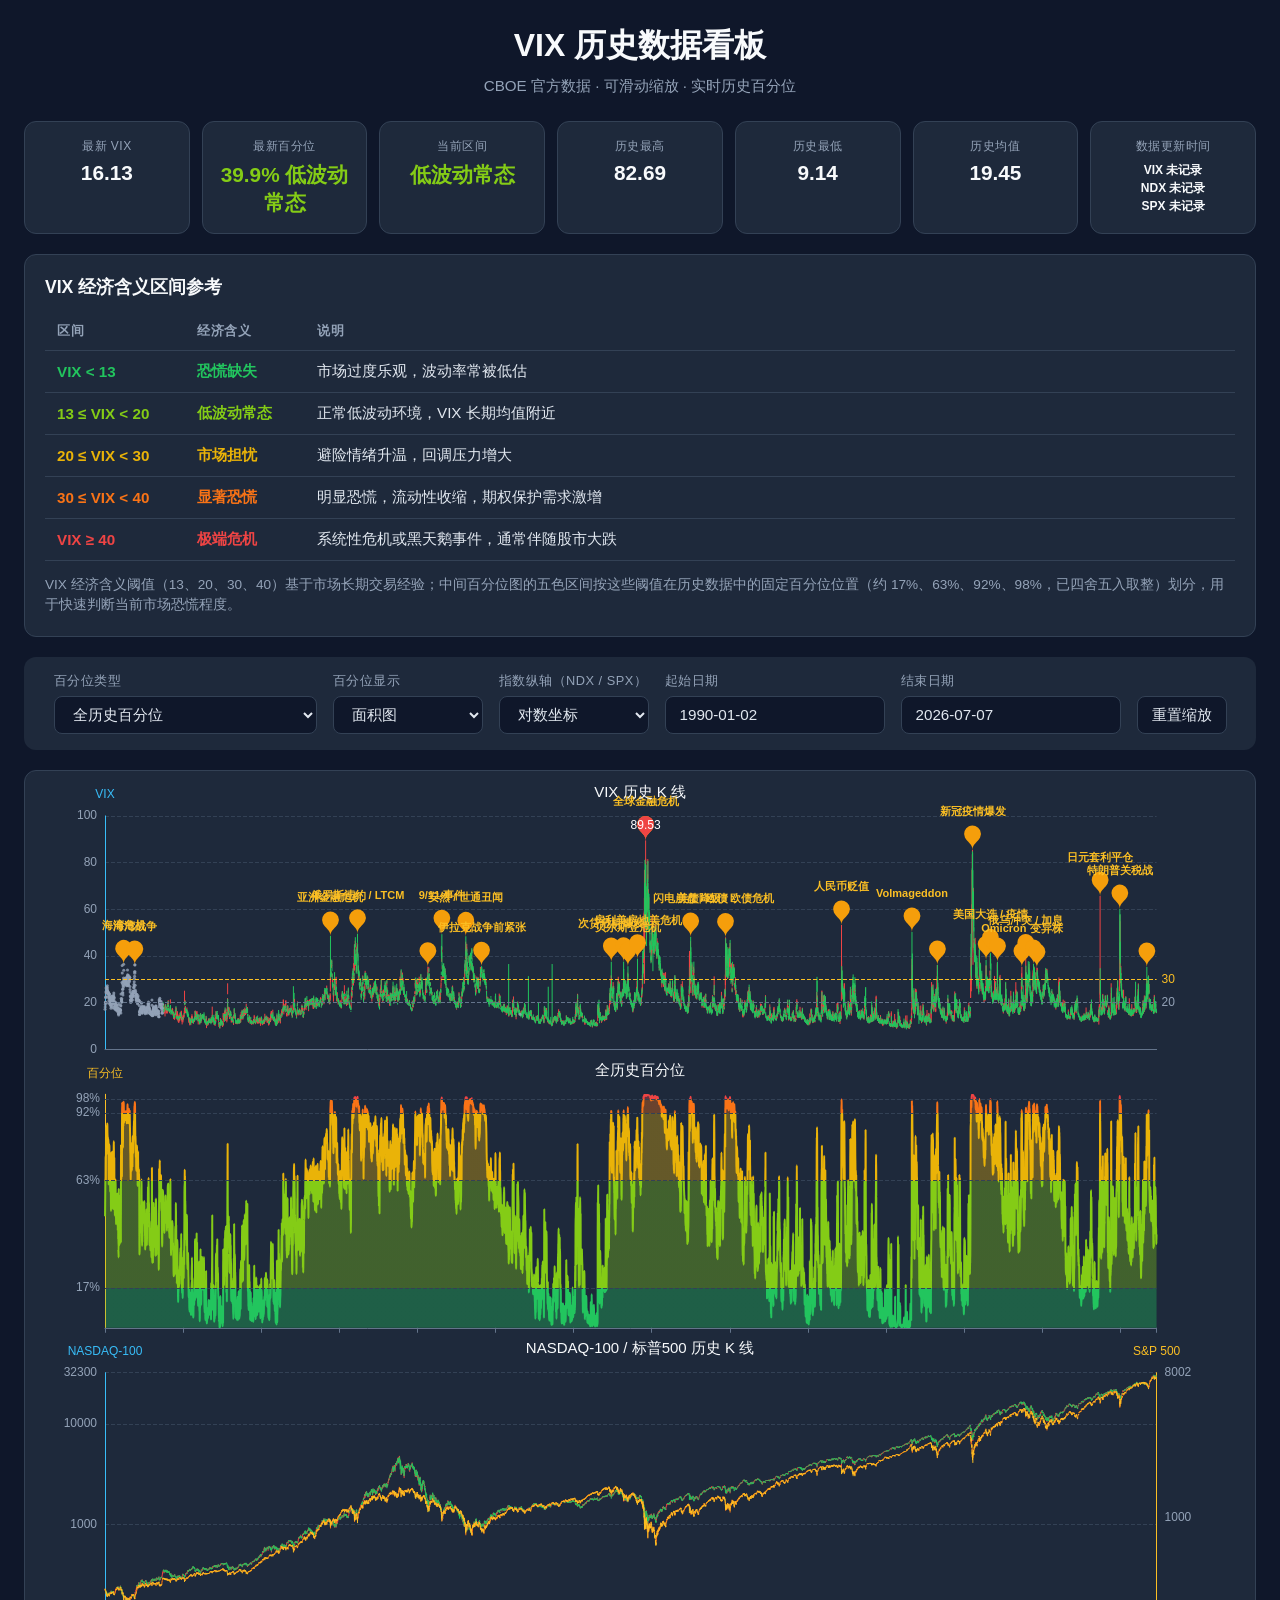
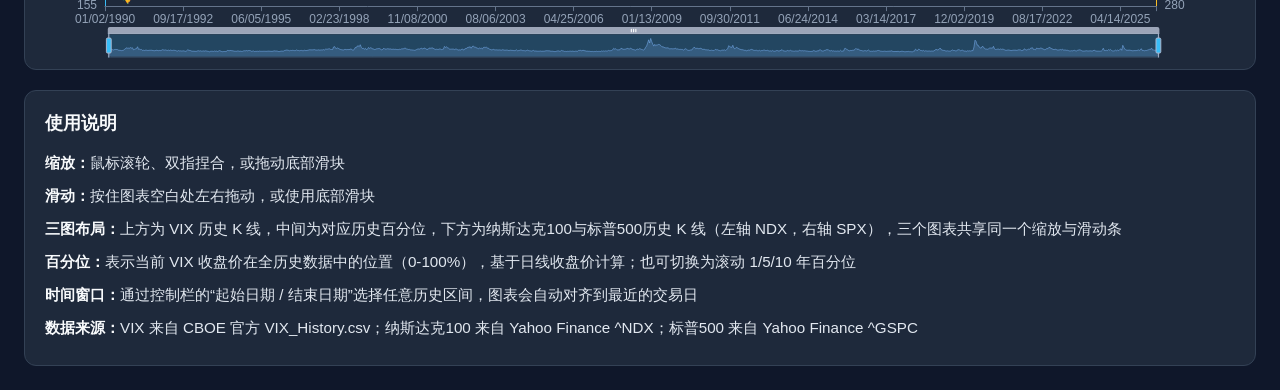
==== index.html @ fcba4ab9 "feat(dashboard): 点击 NDX/SPX 纵轴切换 K 线显示并统一三图时间轴对齐 - 底部 NDX/SPX 纵轴名称支持点击，切换对应 K 线显示/隐藏  - 统一三个 grid 的 " ====
<!DOCTYPE html>
<html lang="zh-CN">
<head>
    <meta charset="UTF-8">
    <meta name="viewport" content="width=device-width, initial-scale=1.0">
    <meta http-equiv="Cache-Control" content="no-cache, no-store, must-revalidate">
    <meta http-equiv="Pragma" content="no-cache">
    <meta http-equiv="Expires" content="0">
    <title>VIX 历史数据看板</title>
    <script src="assets/echarts.min.js"></script>
    <script src="assets/dashboard_core.js?v=10"></script>
    <script src="assets/tiny-date-picker.min.js?v=1"></script>
    <link rel="stylesheet" href="assets/tiny-date-picker.min.css?v=1">
    <link rel="stylesheet" href="assets/style.css?v=17">
</head>
<body>
    <div class="container">
        <header>
            <h1>VIX 历史数据看板</h1>
            <p class="subtitle">CBOE 官方数据 · 可滑动缩放 · 实时历史百分位</p>
        </header>

        <div class="stats" id="stats">
            <div class="stat-card">
                <div class="stat-label">最新 VIX</div>
                <div class="stat-value" id="statClose">-</div>
            </div>
            <div class="stat-card">
                <div class="stat-label">最新百分位</div>
                <div class="stat-value" id="statPercentile">-</div>
            </div>
            <div class="stat-card">
                <div class="stat-label">当前区间</div>
                <div class="stat-value" id="statRegime">-</div>
            </div>
            <div class="stat-card">
                <div class="stat-label">历史最高</div>
                <div class="stat-value" id="statMax">-</div>
            </div>
            <div class="stat-card">
                <div class="stat-label">历史最低</div>
                <div class="stat-value" id="statMin">-</div>
            </div>
            <div class="stat-card">
                <div class="stat-label">历史均值</div>
                <div class="stat-value" id="statMean">-</div>
            </div>
            <div class="stat-card">
                <div class="stat-label">数据更新时间</div>
                <div class="stat-value" id="statDataUpdateTime">-</div>
            </div>
        </div>

        <div id="ndx-warning" class="data-warning" style="display:none;"></div>
        <div id="spx-warning" class="data-warning" style="display:none;"></div>

        <div class="thresholds" id="thresholds">
            <h3>VIX 经济含义区间参考</h3>
            <div class="threshold-table" id="thresholdTable"></div>
            <p class="threshold-note">VIX 经济含义阈值（13、20、30、40）基于市场长期交易经验；中间百分位图的五色区间按这些阈值在历史数据中的固定百分位位置（约 17%、63%、92%、98%，已四舍五入取整）划分，用于快速判断当前市场恐慌程度。</p>
        </div>

        <div class="controls">
            <div class="control-group">
                <label for="percentileSelect">百分位类型</label>
                <select id="percentileSelect"></select>
            </div>
            <div class="control-group">
                <label for="chartType">百分位显示</label>
                <select id="chartType">
                    <option value="line">折线</option>
                    <option value="area" selected>面积图</option>
                </select>
            </div>
            <div class="control-group">
                <label for="indexScale">指数纵轴（NDX / SPX）</label>
                <select id="indexScale">
                    <option value="linear">普通坐标</option>
                    <option value="log" selected>对数坐标</option>
                </select>
            </div>
            <div class="control-group">
                <label for="startDate">起始日期</label>
                <input type="text" id="startDate" class="date-input" placeholder="YYYY-MM-DD" autocomplete="off" pattern="\d{4}-\d{2}-\d{2}" title="格式：YYYY-MM-DD，例如 2020-12-31">
            </div>
            <div class="control-group">
                <label for="endDate">结束日期</label>
                <input type="text" id="endDate" class="date-input" placeholder="YYYY-MM-DD" autocomplete="off" pattern="\d{4}-\d{2}-\d{2}" title="格式：YYYY-MM-DD，例如 2020-12-31">
            </div>
            <div class="control-group">
                <button id="resetZoom">重置缩放</button>
            </div>
        </div>

        <div id="chart" class="chart" aria-label="VIX 历史 K 线、历史百分位与纳斯达克100 / 标普500 K 线图表，可使用鼠标滚轮缩放、拖动平移"></div>

        <div class="info">
            <h3>使用说明</h3>
            <ul>
                <li><strong>缩放：</strong>鼠标滚轮、双指捏合，或拖动底部滑块</li>
                <li><strong>滑动：</strong>按住图表空白处左右拖动，或使用底部滑块</li>
                <li><strong>三图布局：</strong>上方为 VIX 历史 K 线，中间为对应历史百分位，下方为纳斯达克100与标普500历史 K 线（左轴 NDX，右轴 SPX），三个图表共享同一个缩放与滑动条</li>
                <li><strong>百分位：</strong>表示当前 VIX 收盘价在全历史数据中的位置（0-100%），基于日线收盘价计算；也可切换为滚动 1/5/10 年百分位</li>
                <li><strong>时间窗口：</strong>通过控制栏的“起始日期 / 结束日期”选择任意历史区间，图表会自动对齐到最近的交易日</li>
                <li><strong>数据来源：</strong>VIX 来自 CBOE 官方 VIX_History.csv；纳斯达克100 来自 Yahoo Finance ^NDX；标普500 来自 Yahoo Finance ^GSPC</li>
            </ul>
        </div>
    </div>

    <script src="assets/dashboard.js?v=40"></script>
</body>
</html>
---- assets/tiny-date-picker.min.css ----
.dp-modal{position:fixed;top:0;left:0;right:0;bottom:0;background:rgba(255,255,255,0.75)}.dp{position:relative;background:#FFF;box-shadow:2px 2px 16px rgba(0,0,0,0.25);line-height:1.4;border-radius:4px;max-height:400px;z-index:1000;padding-top:6px;overflow:hidden;-webkit-tap-highlight-color:transparent}.dp:before{content:' ';height:6px;position:absolute;top:0;left:0;right:0;background:#3b99fc;background:linear-gradient(-90deg,#3b99fc 0,#8aefc8 100%)}.dp-permanent .dp{padding-top:0;border:1px solid #EEE;box-shadow:none}.dp-permanent .dp:before{display:none}.dp-cal{min-height:300px}.dp-below{position:absolute;font-size:.8em;width:400px;max-width:100vw}.dp-permanent{position:relative;font-size:.8em;width:400px;max-width:100vw}.dp-permanent .dp{z-index:0}.dp-modal .dp{position:absolute;top:50%;left:50%;max-width:600px;width:calc(100% - 4em);transform:translate(-50%,-50%);animation:slide-up .3s forwards}.dp-months{padding:24px}.dp-years{box-sizing:border-box;max-height:400px;padding:8px 0;overflow:auto !important}.dp-cal-month,.dp-cal-year,.dp-day,.dp-month,.dp-year{box-sizing:border-box;text-align:center;text-decoration:none;position:relative;color:#3b404d;border-radius:2px;border:0;background:transparent}.dp-cal-header{position:relative;text-align:center;padding-bottom:16px;background:#f5f5f5}.dp-next,.dp-prev{position:absolute;width:30px;height:30px;overflow:hidden;top:14px;color:#777;border-radius:2px;border:0;background:transparent}.dp-next:focus,.dp-prev:focus,.dp-next:hover,.dp-prev:hover{outline:0;color:inherit}.dp-prev{left:24px}.dp-next{right:24px}.dp-prev:before,.dp-next:before{content:'';border:2px solid;width:10px;height:10px;display:inline-block;transform:rotate(-45deg);transition:border-color .2s;margin:9px 0 40px 4px}.dp-prev:before{border-right:0;border-bottom:0}.dp-next:before{border-left:0;border-top:0;margin-left:0;margin-right:4px}.dp-cal-month,.dp-cal-year{display:inline-block;font-size:1.4em;padding:16px 8px 8px;outline:0}.dp-cal-footer{text-align:center;background:#f5f5f5}.dp-day-today:after{content:'';height:0;width:0;border:7px solid #227bd7;border-bottom-color:transparent;border-left-color:transparent;position:absolute;top:0;right:0}.dp-close,.dp-clear,.dp-today{box-sizing:border-box;display:inline-block;width:33%;padding:8px;text-decoration:none;color:inherit;border:0;background:transparent}.dp-permanent .dp-close,.dp-permanent .dp-clear{display:none}.dp-close:active,.dp-clear:active,.dp-today:active,.dp-next:active,.dp-prev:active,.dp-cal-month:active,.dp-cal-year:active{background:#75bcfc;color:white}@media screen and (min-device-width:1200px){.dp-close:hover,.dp-close:focus,.dp-clear:hover,.dp-clear:focus,.dp-today:hover,.dp-today:focus,.dp-next:hover,.dp-next:focus,.dp-prev:hover,.dp-prev:focus,.dp-cal-month:focus,.dp-cal-month:hover,.dp-cal-year:hover,.dp-cal-year:focus{background:#75bcfc;color:white}}.dp-col-header,.dp-day{width:14.28571429%;display:inline-block;padding:8px;text-align:center}.dp-col-header{color:#AAA;text-transform:uppercase;font-weight:300;font-size:.8em;padding:8px 0}.dp-month{width:33%;display:inline-block;padding:8px}.dp-year{display:block;padding:8px 40px;width:100%}.dp-edge-day{color:#AAA}.dp-day:hover,.dp-month:hover,.dp-year:hover,.dp-current:focus,.dp-current,.dp-day:focus,.dp-month:focus,.dp-year:focus{outline:0;background:#75bcfc;color:white}.dp-selected:hover,.dp-selected:focus,.dp-selected{background:#3b99fc;color:#FFF}.dp-day-disabled{background:transparent;color:#DDD}.dp-day-disabled:focus,.dp-day-disabled:hover{background:#DDD}.dp-focuser{position:absolute;z-index:0;top:50%;left:50%}@media(max-width:480px),(max-height:480px){.dp-modal .dp{font-size:.9em;width:auto;width:100%}.dp-day-of-week,.dp-day{padding:8px}}@keyframes slide-up{0%{transform:translate(-50%,100%)}100%{transform:translate(-50%,-50%)}}
---- assets/style.css ----
:root {
    --color-bg: #0f172a;
    --color-surface: #1e293b;
    --color-border: #334155;
    --color-text-primary: #f8fafc;
    --color-text-secondary: #e2e8f0;
    --color-text-muted: #94a3b8;
    --color-text-subtle: #64748b;
    --color-primary: #38bdf8;
    --color-secondary: #fbbf24;
    --color-danger: #ef4444;
    --color-error: #f87171;
}

* {
    margin: 0;
    padding: 0;
    box-sizing: border-box;
}

body {
    font-family: -apple-system, BlinkMacSystemFont, "Segoe UI", Roboto, "Helvetica Neue", Arial, sans-serif;
    background: var(--color-bg);
    color: var(--color-text-secondary);
    min-height: 100vh;
}

.container {
    max-width: 1400px;
    margin: 0 auto;
    padding: 24px;
}

header {
    text-align: center;
    margin-bottom: 24px;
}

header h1 {
    font-size: 2rem;
    font-weight: 700;
    color: var(--color-text-primary);
    margin-bottom: 8px;
}

.subtitle {
    color: var(--color-text-muted);
    font-size: 0.95rem;
}

.controls {
    display: flex;
    flex-wrap: wrap;
    gap: 16px;
    justify-content: center;
    align-items: end;
    margin-bottom: 20px;
    padding: 16px;
    background: var(--color-surface);
    border-radius: 12px;
}

.control-group {
    display: flex;
    flex-direction: column;
    gap: 6px;
}

.control-group label {
    font-size: 0.8rem;
    color: var(--color-text-muted);
    text-transform: uppercase;
    letter-spacing: 0.5px;
}

.control-group select,
.control-group input.date-input,
.control-group button {
    height: 38px;
    padding: 8px 14px;
    border-radius: 8px;
    border: 1px solid var(--color-border);
    background: var(--color-bg);
    color: var(--color-text-secondary);
    font-family: inherit;
    font-size: 0.95rem;
    line-height: 1;
    cursor: pointer;
    outline: none;
    transition: all 0.2s;
}

.control-group select:hover,
.control-group input.date-input:hover,
.control-group button:hover {
    border-color: var(--color-text-subtle);
    background: var(--color-surface);
}

.control-group button:active {
    transform: translateY(1px);
}

.control-group input.date-input {
    min-width: 150px;
}

.control-group input.date-input.invalid,
.control-group input.date-input:focus:invalid {
    border-color: var(--color-danger);
    box-shadow: 0 0 0 2px rgba(239, 68, 68, 0.2);
}

.control-group select {
    min-width: 150px;
}

/* tiny-date-picker 暗色主题覆盖 */
.dp-modal {
    background: rgba(15, 23, 42, 0.75);
}

.dp {
    background: var(--color-surface);
    box-shadow: 0 8px 32px rgba(0, 0, 0, 0.4);
    border: 1px solid var(--color-border);
    border-radius: 8px;
    color: var(--color-text-secondary);
}

.dp:before {
    background: var(--color-primary);
    background: linear-gradient(-90deg, var(--color-primary) 0, var(--color-secondary) 100%);
}

.dp-cal-header,
.dp-cal-footer {
    background: var(--color-bg);
}

.dp-cal-month,
.dp-cal-year,
.dp-day,
.dp-month,
.dp-year {
    color: var(--color-text-secondary);
}

.dp-next,
.dp-prev {
    color: var(--color-text-muted);
}

.dp-col-header {
    color: var(--color-text-muted);
}

.dp-edge-day {
    color: var(--color-text-subtle);
}

.dp-day:hover,
.dp-month:hover,
.dp-year:hover,
.dp-current,
.dp-day:focus,
.dp-month:focus,
.dp-year:focus {
    background: var(--color-primary);
    color: var(--color-bg);
}

.dp-selected,
.dp-selected:hover,
.dp-selected:focus {
    background: var(--color-primary);
    color: var(--color-bg);
}

.dp-day-disabled {
    color: var(--color-text-subtle);
}

.dp-day-disabled:hover,
.dp-day-disabled:focus {
    background: transparent;
}

.dp-close,
.dp-clear,
.dp-today {
    color: var(--color-text-secondary);
}

.dp-close:hover,
.dp-close:focus,
.dp-clear:hover,
.dp-clear:focus,
.dp-today:hover,
.dp-today:focus,
.dp-next:hover,
.dp-next:focus,
.dp-prev:hover,
.dp-prev:focus,
.dp-cal-month:hover,
.dp-cal-month:focus,
.dp-cal-year:hover,
.dp-cal-year:focus {
    background: var(--color-primary);
    color: var(--color-bg);
}

.dp-day-today:after {
    border-top-color: var(--color-primary);
    border-right-color: var(--color-primary);
}

.stats {
    display: grid;
    grid-template-columns: repeat(auto-fit, minmax(140px, 1fr));
    gap: 12px;
    margin-bottom: 20px;
}

.stat-card {
    background: var(--color-surface);
    padding: 16px;
    border-radius: 12px;
    text-align: center;
    border: 1px solid var(--color-border);
}

.stat-label {
    font-size: 0.75rem;
    color: var(--color-text-muted);
    text-transform: uppercase;
    letter-spacing: 0.5px;
    margin-bottom: 6px;
}

.stat-value {
    font-size: 1.3rem;
    font-weight: 700;
    color: var(--color-text-primary);
}

.chart {
    width: 100%;
    height: 900px;
    background: var(--color-surface);
    border-radius: 12px;
    border: 1px solid var(--color-border);
    margin-bottom: 20px;
}

.info {
    background: var(--color-surface);
    padding: 20px;
    border-radius: 12px;
    border: 1px solid var(--color-border);
}

.info h3 {
    font-size: 1.1rem;
    margin-bottom: 12px;
    color: var(--color-text-primary);
}

.info ul {
    list-style: none;
}

.info li {
    padding: 6px 0;
    color: var(--color-text-secondary);
    font-size: 0.95rem;
}

.info li strong {
    color: var(--color-text-primary);
}

.thresholds {
    background: var(--color-surface);
    padding: 20px;
    border-radius: 12px;
    border: 1px solid var(--color-border);
    margin-bottom: 20px;
}

.thresholds h3 {
    font-size: 1.1rem;
    margin-bottom: 14px;
    color: var(--color-text-primary);
}

.threshold-ref-table {
    width: 100%;
    border-collapse: collapse;
    font-size: 0.95rem;
}

.threshold-ref-table th,
.threshold-ref-table td {
    padding: 10px 12px;
    text-align: left;
    border-bottom: 1px solid var(--color-border);
}

.threshold-ref-table th {
    color: var(--color-text-muted);
    font-weight: 600;
    font-size: 0.8rem;
    text-transform: uppercase;
    letter-spacing: 0.5px;
}

.threshold-ref-table td {
    color: var(--color-text-secondary);
}

.threshold-range {
    font-weight: 700;
    white-space: nowrap;
    width: 140px;
}

.threshold-label {
    font-weight: 600;
    width: 120px;
}

.threshold-desc {
    color: var(--color-text-muted);
}

.threshold-note {
    margin-top: 14px;
    font-size: 0.85rem;
    color: var(--color-text-muted);
    line-height: 1.5;
}

.data-warning {
    background: rgba(239, 68, 68, 0.1);
    border: 1px solid var(--color-danger);
    color: var(--color-error);
    padding: 12px 16px;
    border-radius: 8px;
    margin-bottom: 16px;
    font-size: 0.9rem;
}

@media (max-width: 768px) {
    .threshold-ref-table th,
    .threshold-ref-table td {
        padding: 8px;
        font-size: 0.85rem;
    }

    .threshold-range {
        width: auto;
    }

    .threshold-label {
        width: auto;
    }
}

.loading {
    display: flex;
    flex-direction: column;
    align-items: center;
    justify-content: center;
    height: 100%;
    color: var(--color-text-muted);
}

.spinner {
    width: 40px;
    height: 40px;
    border: 3px solid var(--color-border);
    border-top-color: var(--color-primary);
    border-radius: 50%;
    animation: spin 1s linear infinite;
    margin-bottom: 12px;
}

@keyframes spin {
    to { transform: rotate(360deg); }
}

@media (max-width: 768px) {
    .container {
        padding: 12px;
    }
    
    header h1 {
        font-size: 1.5rem;
    }
    
    .chart {
        height: 720px;
    }
    
    .controls {
        flex-direction: column;
        align-items: stretch;
    }
}
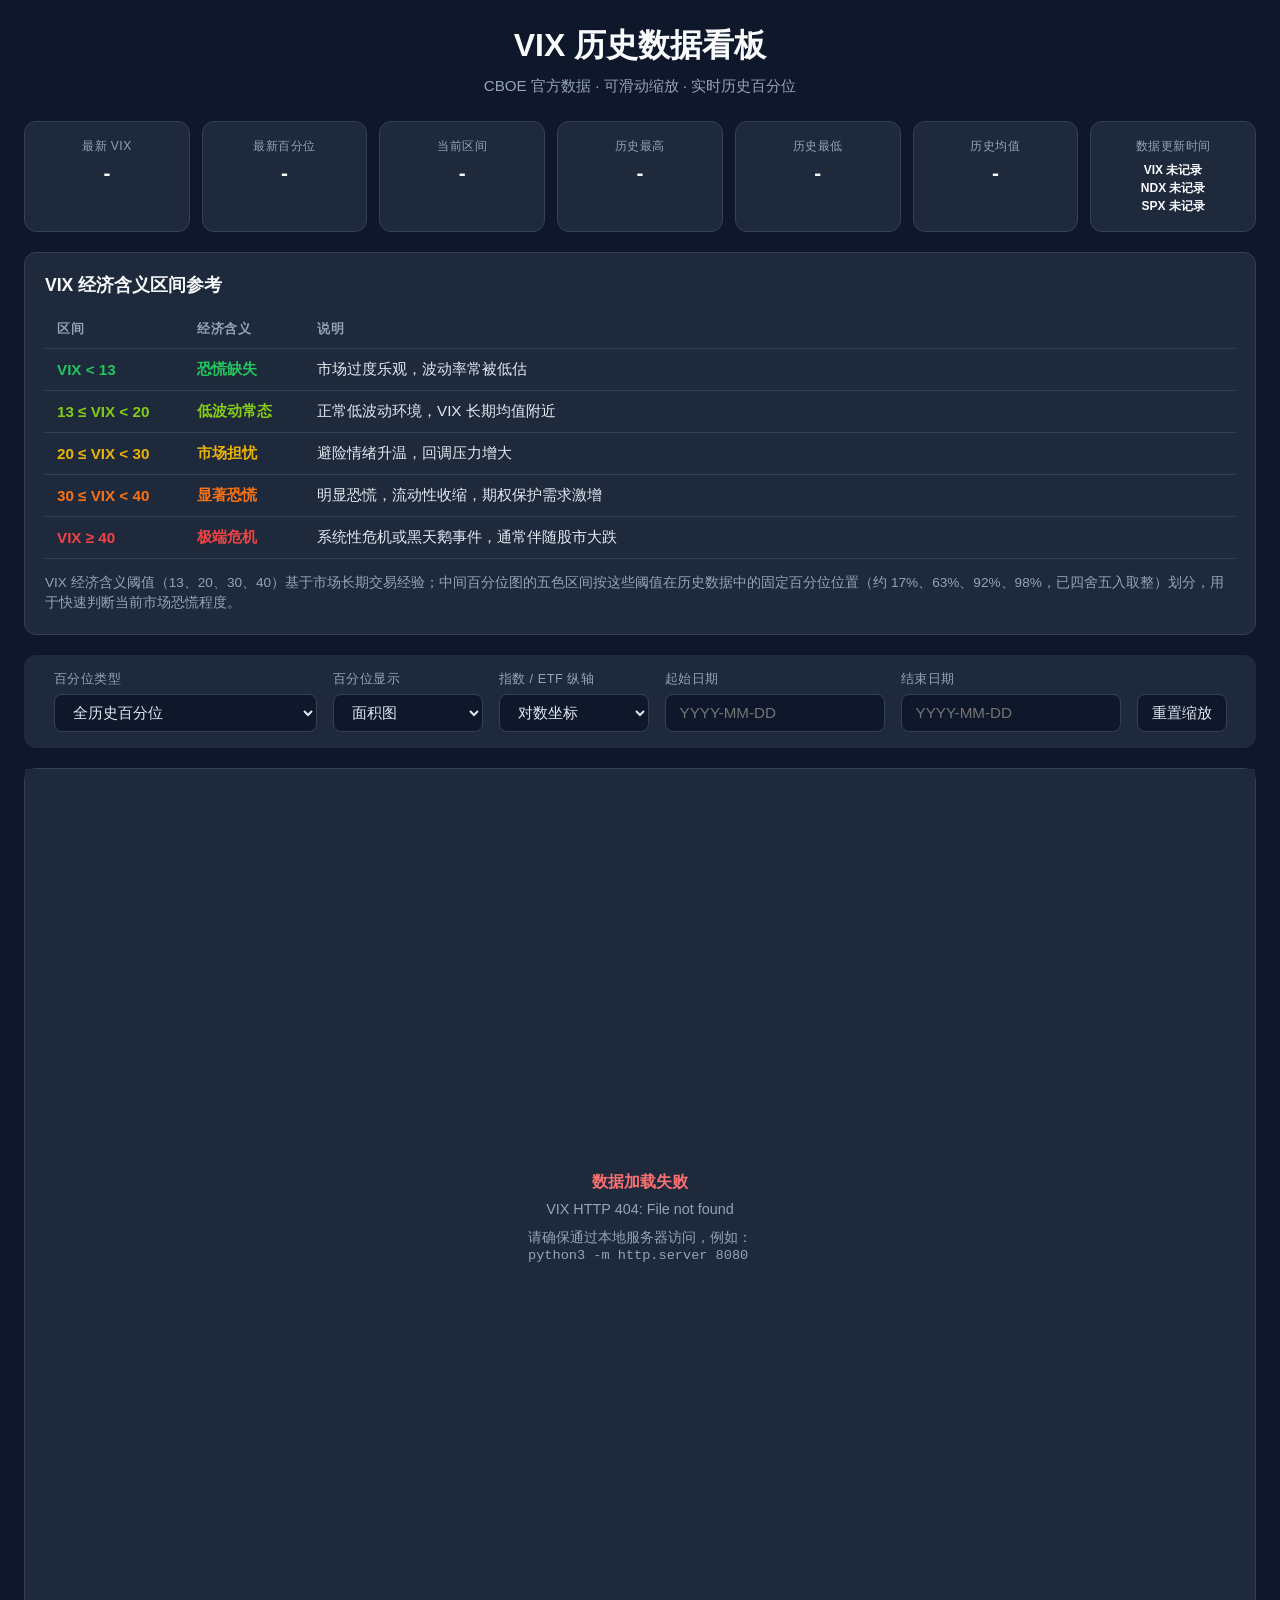
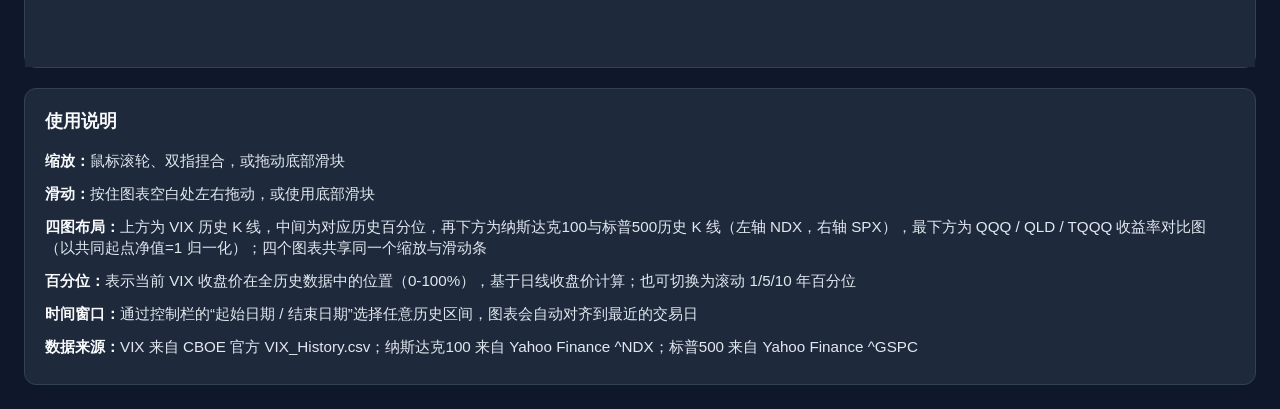
==== commit aa445069: "feat(tqqq): 新增 TQQQ 历史数据回填与 ETF 收益对比图 - 新增 scripts/backfill_tqqq.py，基于 QQQ 回归合成 2006-06-21 至 2010-02" ====
--- a/index.html
+++ b/index.html
@@ -53,6 +53,9 @@
 
         <div id="ndx-warning" class="data-warning" style="display:none;"></div>
         <div id="spx-warning" class="data-warning" style="display:none;"></div>
+        <div id="qqq-warning" class="data-warning" style="display:none;"></div>
+        <div id="qld-warning" class="data-warning" style="display:none;"></div>
+        <div id="tqqq-warning" class="data-warning" style="display:none;"></div>
 
         <div class="thresholds" id="thresholds">
             <h3>VIX 经济含义区间参考</h3>
@@ -73,7 +76,7 @@
                 </select>
             </div>
             <div class="control-group">
-                <label for="indexScale">指数纵轴（NDX / SPX）</label>
+                <label for="indexScale">指数 / ETF 纵轴</label>
                 <select id="indexScale">
                     <option value="linear">普通坐标</option>
                     <option value="log" selected>对数坐标</option>
@@ -92,14 +95,14 @@
             </div>
         </div>
 
-        <div id="chart" class="chart" aria-label="VIX 历史 K 线、历史百分位与纳斯达克100 / 标普500 K 线图表，可使用鼠标滚轮缩放、拖动平移"></div>
+        <div id="chart" class="chart" aria-label="VIX 历史 K 线、历史百分位、纳斯达克100 / 标普500 K 线与 QQQ / QLD / TQQQ 收益率对比图，可使用鼠标滚轮缩放、拖动平移"></div>
 
         <div class="info">
             <h3>使用说明</h3>
             <ul>
                 <li><strong>缩放：</strong>鼠标滚轮、双指捏合，或拖动底部滑块</li>
                 <li><strong>滑动：</strong>按住图表空白处左右拖动，或使用底部滑块</li>
-                <li><strong>三图布局：</strong>上方为 VIX 历史 K 线，中间为对应历史百分位，下方为纳斯达克100与标普500历史 K 线（左轴 NDX，右轴 SPX），三个图表共享同一个缩放与滑动条</li>
+                <li><strong>四图布局：</strong>上方为 VIX 历史 K 线，中间为对应历史百分位，再下方为纳斯达克100与标普500历史 K 线（左轴 NDX，右轴 SPX），最下方为 QQQ / QLD / TQQQ 收益率对比图（以共同起点净值=1 归一化）；四个图表共享同一个缩放与滑动条</li>
                 <li><strong>百分位：</strong>表示当前 VIX 收盘价在全历史数据中的位置（0-100%），基于日线收盘价计算；也可切换为滚动 1/5/10 年百分位</li>
                 <li><strong>时间窗口：</strong>通过控制栏的“起始日期 / 结束日期”选择任意历史区间，图表会自动对齐到最近的交易日</li>
                 <li><strong>数据来源：</strong>VIX 来自 CBOE 官方 VIX_History.csv；纳斯达克100 来自 Yahoo Finance ^NDX；标普500 来自 Yahoo Finance ^GSPC</li>
@@ -107,6 +110,6 @@
         </div>
     </div>
 
-    <script src="assets/dashboard.js?v=40"></script>
+    <script src="assets/dashboard.js?v=45"></script>
 </body>
 </html>
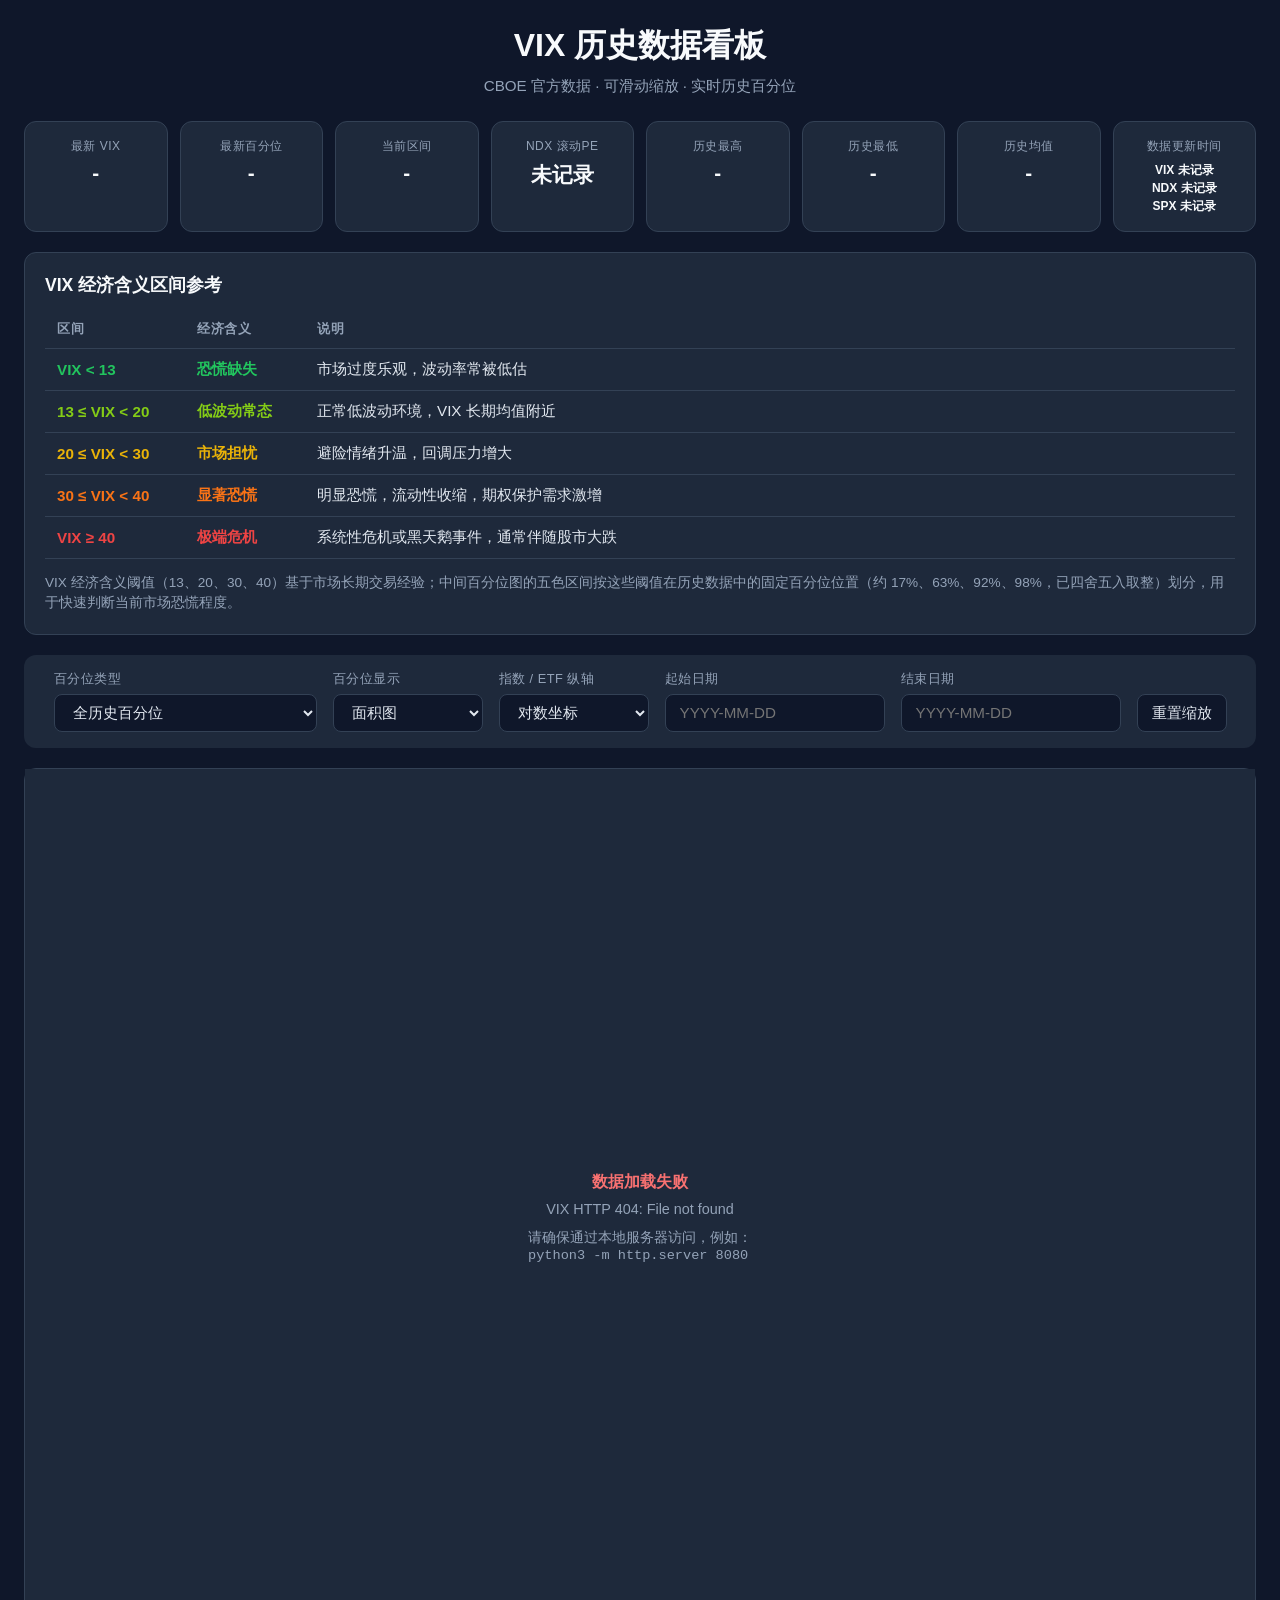
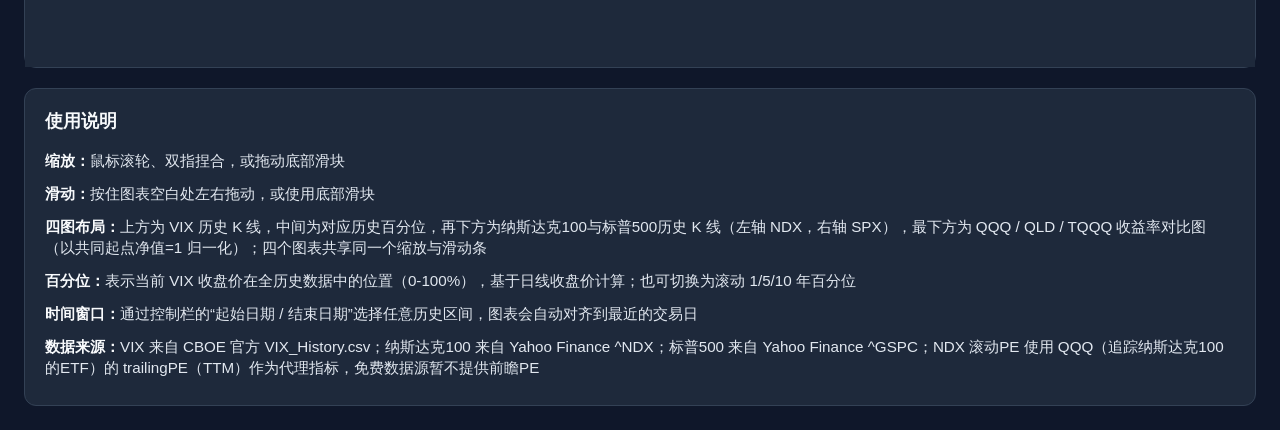
==== commit e053cb8a: "feat: 在看板中新增 NDX 滚动市盈率（TTM）展示 - 新增 scripts/fetch_ndx_pe.py，使用 QQQ 的 trailingPE 作为纳斯达克100估值代理指标 - 在 s" ====
--- a/index.html
+++ b/index.html
@@ -8,7 +8,7 @@
     <meta http-equiv="Expires" content="0">
     <title>VIX 历史数据看板</title>
     <script src="assets/echarts.min.js"></script>
-    <script src="assets/dashboard_core.js?v=10"></script>
+    <script src="assets/dashboard_core.js?v=11"></script>
     <script src="assets/tiny-date-picker.min.js?v=1"></script>
     <link rel="stylesheet" href="assets/tiny-date-picker.min.css?v=1">
     <link rel="stylesheet" href="assets/style.css?v=17">
@@ -32,6 +32,10 @@
             <div class="stat-card">
                 <div class="stat-label">当前区间</div>
                 <div class="stat-value" id="statRegime">-</div>
+            </div>
+            <div class="stat-card">
+                <div class="stat-label">NDX 滚动PE</div>
+                <div class="stat-value" id="statNdxPE">-</div>
             </div>
             <div class="stat-card">
                 <div class="stat-label">历史最高</div>
@@ -105,11 +109,11 @@
                 <li><strong>四图布局：</strong>上方为 VIX 历史 K 线，中间为对应历史百分位，再下方为纳斯达克100与标普500历史 K 线（左轴 NDX，右轴 SPX），最下方为 QQQ / QLD / TQQQ 收益率对比图（以共同起点净值=1 归一化）；四个图表共享同一个缩放与滑动条</li>
                 <li><strong>百分位：</strong>表示当前 VIX 收盘价在全历史数据中的位置（0-100%），基于日线收盘价计算；也可切换为滚动 1/5/10 年百分位</li>
                 <li><strong>时间窗口：</strong>通过控制栏的“起始日期 / 结束日期”选择任意历史区间，图表会自动对齐到最近的交易日</li>
-                <li><strong>数据来源：</strong>VIX 来自 CBOE 官方 VIX_History.csv；纳斯达克100 来自 Yahoo Finance ^NDX；标普500 来自 Yahoo Finance ^GSPC</li>
+                <li><strong>数据来源：</strong>VIX 来自 CBOE 官方 VIX_History.csv；纳斯达克100 来自 Yahoo Finance ^NDX；标普500 来自 Yahoo Finance ^GSPC；NDX 滚动PE 使用 QQQ（追踪纳斯达克100的ETF）的 trailingPE（TTM）作为代理指标，免费数据源暂不提供前瞻PE</li>
             </ul>
         </div>
     </div>
 
-    <script src="assets/dashboard.js?v=45"></script>
+    <script src="assets/dashboard.js?v=46"></script>
 </body>
 </html>
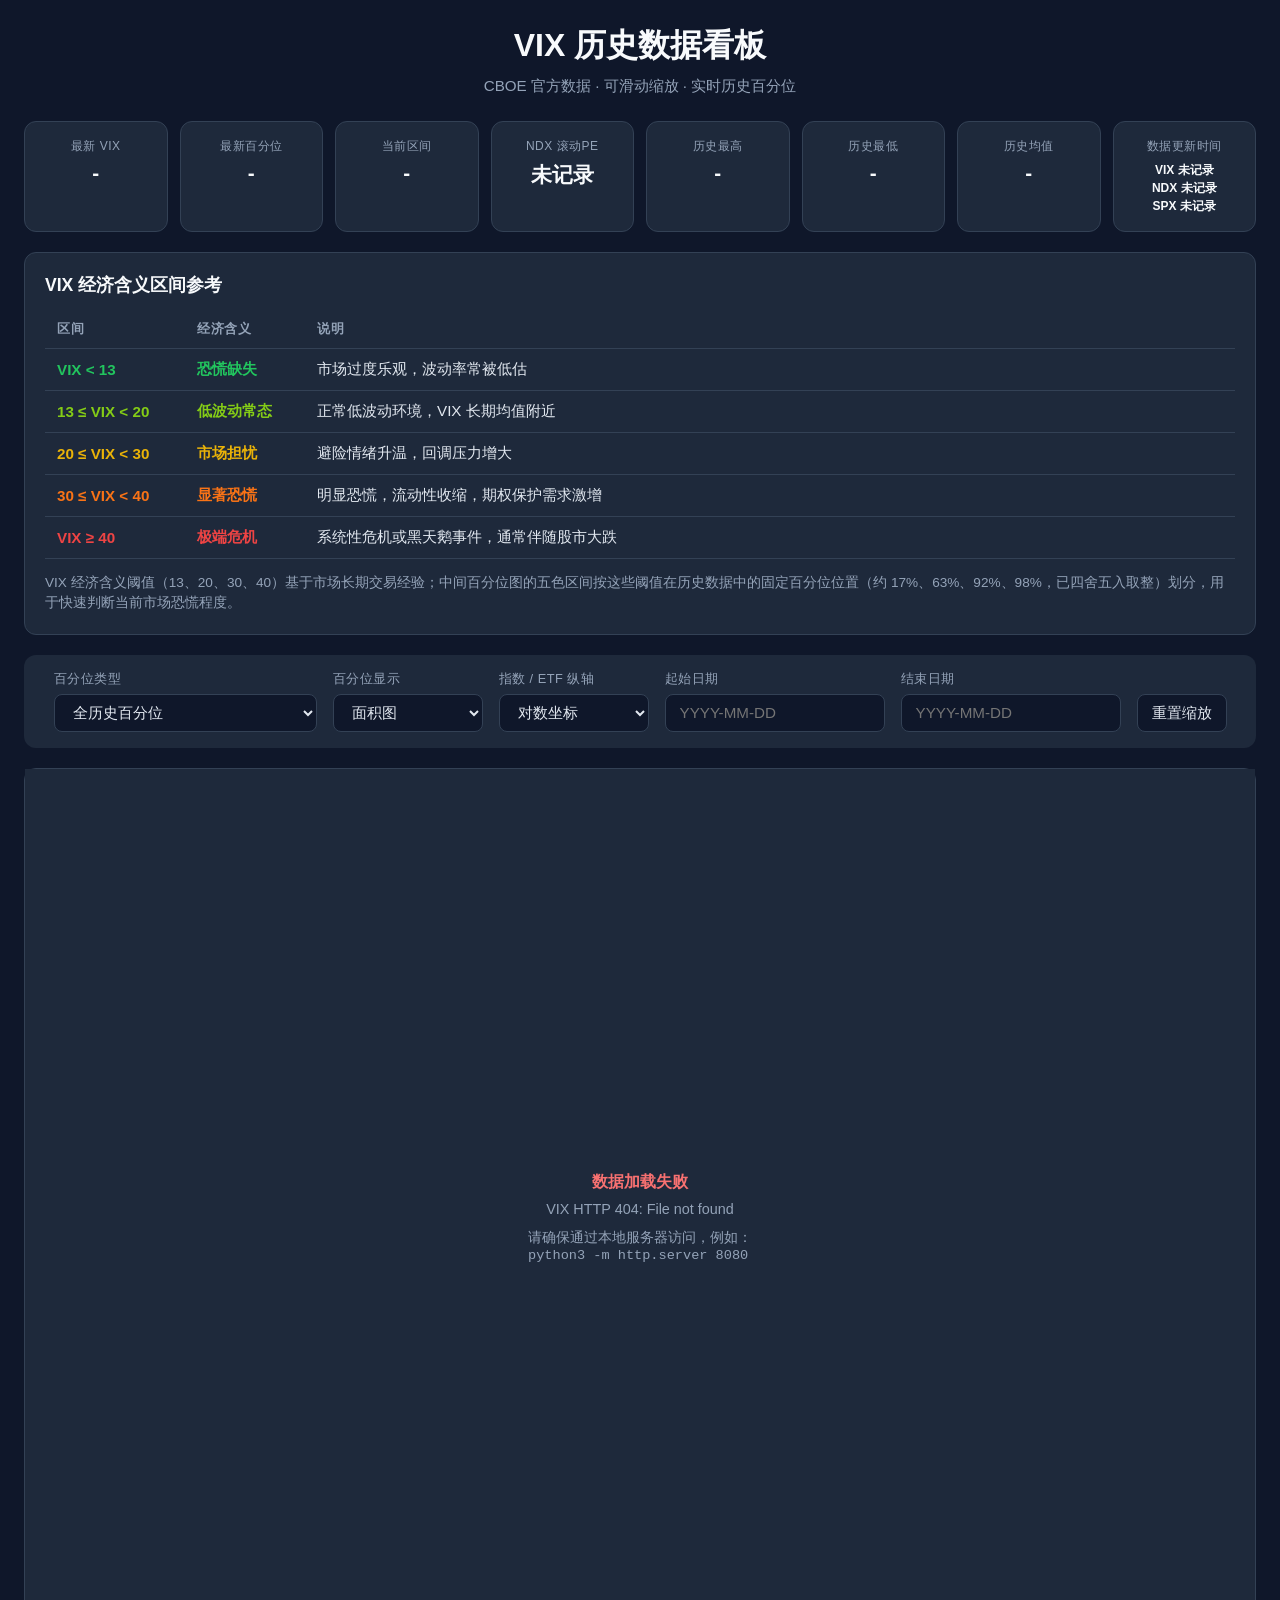
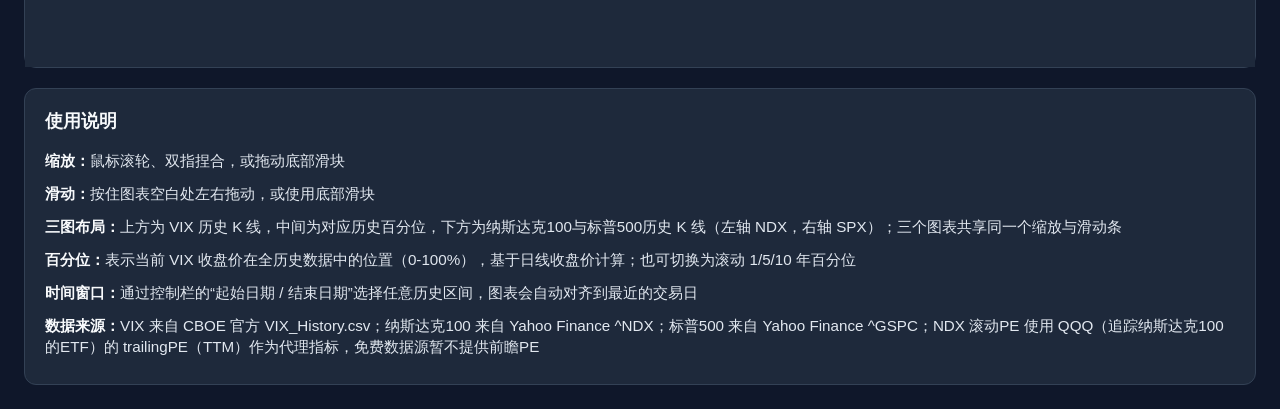
==== commit c9eeeda7: "refactor(dashboard): 移除 ETF 收益率对比，切换为三图布局 - 移除 dashboard 中 QQQ / QLD / TQQQ 相关数据加载与渲染逻辑  - 将四图布局简化为 " ====
--- a/index.html
+++ b/index.html
@@ -99,14 +99,14 @@
             </div>
         </div>
 
-        <div id="chart" class="chart" aria-label="VIX 历史 K 线、历史百分位、纳斯达克100 / 标普500 K 线与 QQQ / QLD / TQQQ 收益率对比图，可使用鼠标滚轮缩放、拖动平移"></div>
+        <div id="chart" class="chart" aria-label="VIX 历史 K 线、历史百分位与纳斯达克100 / 标普500 K 线图，可使用鼠标滚轮缩放、拖动平移"></div>
 
         <div class="info">
             <h3>使用说明</h3>
             <ul>
                 <li><strong>缩放：</strong>鼠标滚轮、双指捏合，或拖动底部滑块</li>
                 <li><strong>滑动：</strong>按住图表空白处左右拖动，或使用底部滑块</li>
-                <li><strong>四图布局：</strong>上方为 VIX 历史 K 线，中间为对应历史百分位，再下方为纳斯达克100与标普500历史 K 线（左轴 NDX，右轴 SPX），最下方为 QQQ / QLD / TQQQ 收益率对比图（以共同起点净值=1 归一化）；四个图表共享同一个缩放与滑动条</li>
+                <li><strong>三图布局：</strong>上方为 VIX 历史 K 线，中间为对应历史百分位，下方为纳斯达克100与标普500历史 K 线（左轴 NDX，右轴 SPX）；三个图表共享同一个缩放与滑动条</li>
                 <li><strong>百分位：</strong>表示当前 VIX 收盘价在全历史数据中的位置（0-100%），基于日线收盘价计算；也可切换为滚动 1/5/10 年百分位</li>
                 <li><strong>时间窗口：</strong>通过控制栏的“起始日期 / 结束日期”选择任意历史区间，图表会自动对齐到最近的交易日</li>
                 <li><strong>数据来源：</strong>VIX 来自 CBOE 官方 VIX_History.csv；纳斯达克100 来自 Yahoo Finance ^NDX；标普500 来自 Yahoo Finance ^GSPC；NDX 滚动PE 使用 QQQ（追踪纳斯达克100的ETF）的 trailingPE（TTM）作为代理指标，免费数据源暂不提供前瞻PE</li>
@@ -114,6 +114,6 @@
         </div>
     </div>
 
-    <script src="assets/dashboard.js?v=46"></script>
+    <script src="assets/dashboard.js?v=47"></script>
 </body>
 </html>
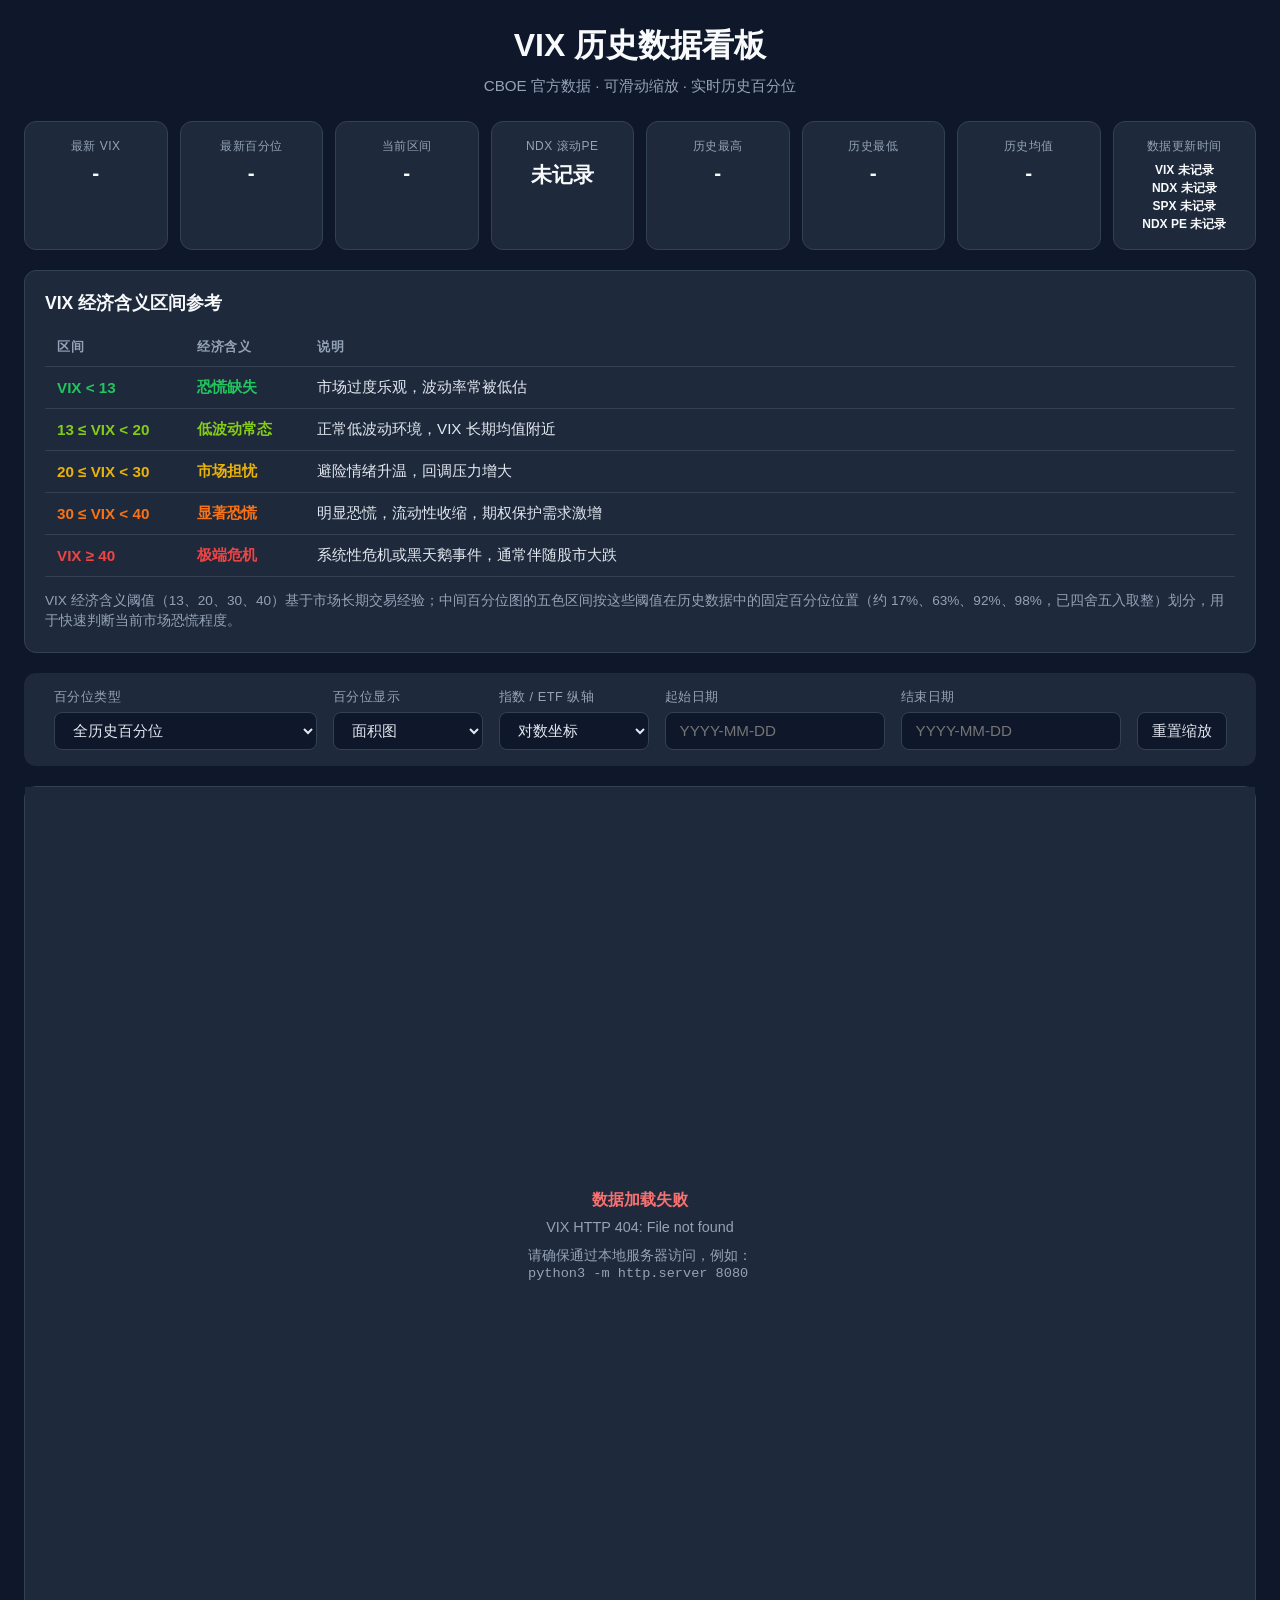
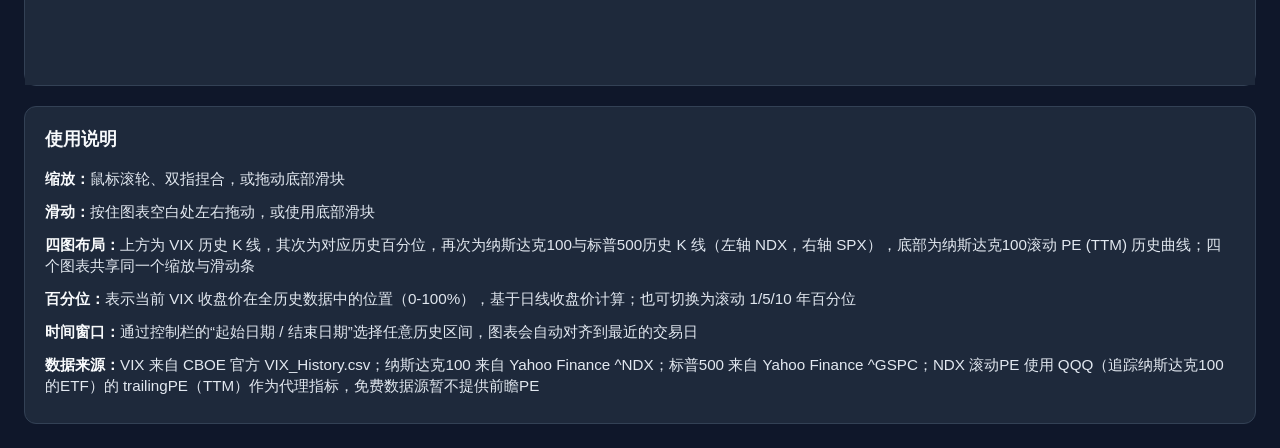
==== commit 93aad7ea: "feat(dashboard): 在历史数据看板中增加 NDX 滚动 PE 图表 - 启动时自动将最新 QQQ trailing PE 按月合并到 nasdaq100_pe_history.csv -" ====
--- a/index.html
+++ b/index.html
@@ -8,7 +8,7 @@
     <meta http-equiv="Expires" content="0">
     <title>VIX 历史数据看板</title>
     <script src="assets/echarts.min.js"></script>
-    <script src="assets/dashboard_core.js?v=11"></script>
+    <script src="assets/dashboard_core.js?v=12"></script>
     <script src="assets/tiny-date-picker.min.js?v=1"></script>
     <link rel="stylesheet" href="assets/tiny-date-picker.min.css?v=1">
     <link rel="stylesheet" href="assets/style.css?v=17">
@@ -57,6 +57,7 @@
 
         <div id="ndx-warning" class="data-warning" style="display:none;"></div>
         <div id="spx-warning" class="data-warning" style="display:none;"></div>
+        <div id="pe-warning" class="data-warning" style="display:none;"></div>
         <div id="qqq-warning" class="data-warning" style="display:none;"></div>
         <div id="qld-warning" class="data-warning" style="display:none;"></div>
         <div id="tqqq-warning" class="data-warning" style="display:none;"></div>
@@ -106,7 +107,7 @@
             <ul>
                 <li><strong>缩放：</strong>鼠标滚轮、双指捏合，或拖动底部滑块</li>
                 <li><strong>滑动：</strong>按住图表空白处左右拖动，或使用底部滑块</li>
-                <li><strong>三图布局：</strong>上方为 VIX 历史 K 线，中间为对应历史百分位，下方为纳斯达克100与标普500历史 K 线（左轴 NDX，右轴 SPX）；三个图表共享同一个缩放与滑动条</li>
+                <li><strong>四图布局：</strong>上方为 VIX 历史 K 线，其次为对应历史百分位，再次为纳斯达克100与标普500历史 K 线（左轴 NDX，右轴 SPX），底部为纳斯达克100滚动 PE (TTM) 历史曲线；四个图表共享同一个缩放与滑动条</li>
                 <li><strong>百分位：</strong>表示当前 VIX 收盘价在全历史数据中的位置（0-100%），基于日线收盘价计算；也可切换为滚动 1/5/10 年百分位</li>
                 <li><strong>时间窗口：</strong>通过控制栏的“起始日期 / 结束日期”选择任意历史区间，图表会自动对齐到最近的交易日</li>
                 <li><strong>数据来源：</strong>VIX 来自 CBOE 官方 VIX_History.csv；纳斯达克100 来自 Yahoo Finance ^NDX；标普500 来自 Yahoo Finance ^GSPC；NDX 滚动PE 使用 QQQ（追踪纳斯达克100的ETF）的 trailingPE（TTM）作为代理指标，免费数据源暂不提供前瞻PE</li>
@@ -114,6 +115,6 @@
         </div>
     </div>
 
-    <script src="assets/dashboard.js?v=47"></script>
+    <script src="assets/dashboard.js?v=49"></script>
 </body>
 </html>
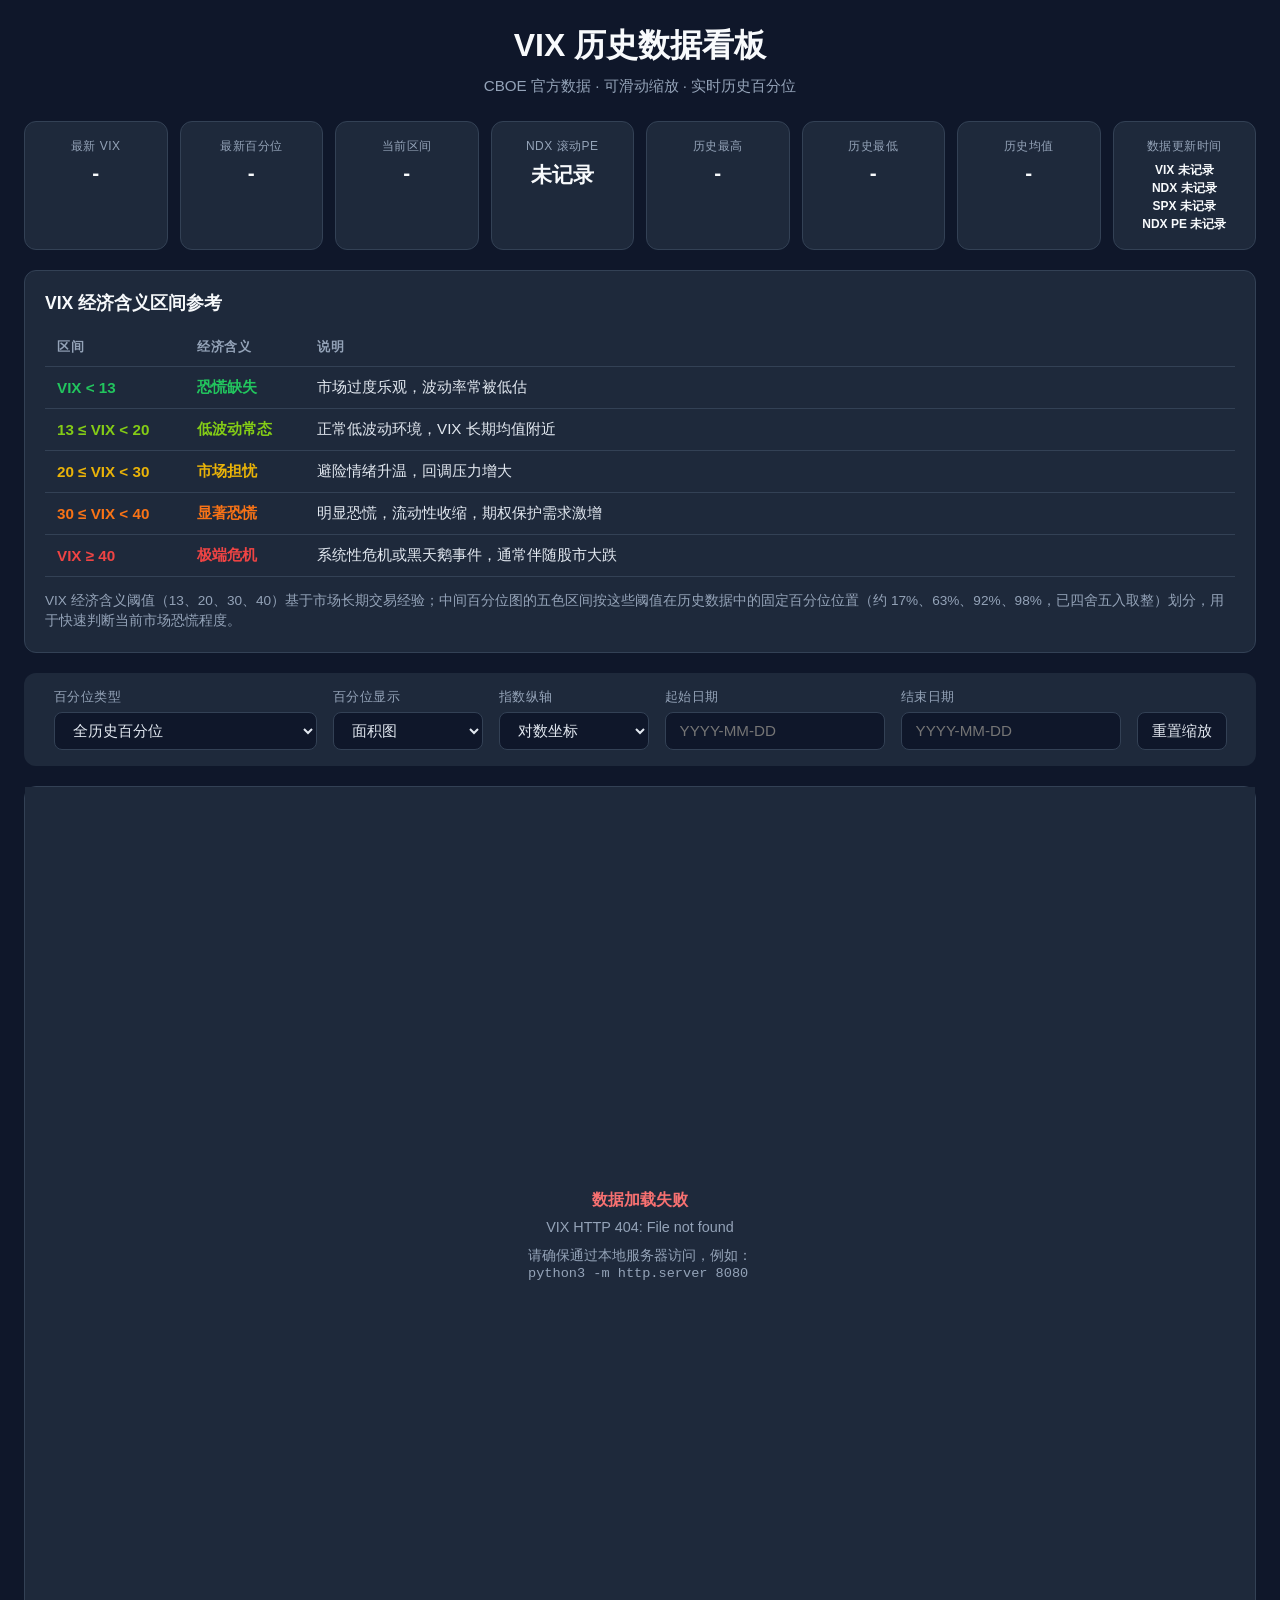
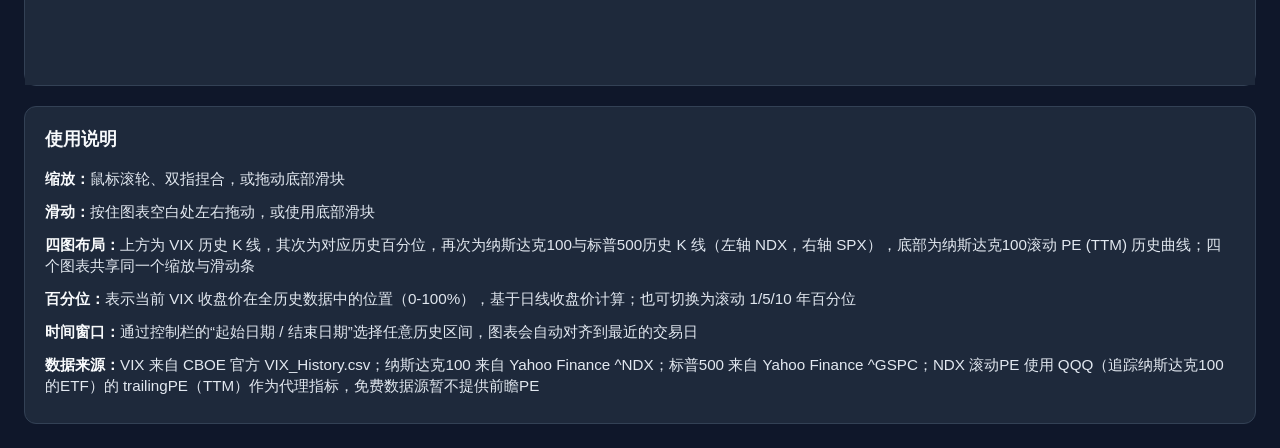
==== commit ea28cd03: "fix: 修复看板与回撤策略的多个缺陷，清理死代码 1. 修复 PE 图表 boundaryGap 与其余三图不一致导致十字线错位 2. 修复 updateVisibleRanges 在无数据区间传入" ====
--- a/index.html
+++ b/index.html
@@ -58,9 +58,6 @@
         <div id="ndx-warning" class="data-warning" style="display:none;"></div>
         <div id="spx-warning" class="data-warning" style="display:none;"></div>
         <div id="pe-warning" class="data-warning" style="display:none;"></div>
-        <div id="qqq-warning" class="data-warning" style="display:none;"></div>
-        <div id="qld-warning" class="data-warning" style="display:none;"></div>
-        <div id="tqqq-warning" class="data-warning" style="display:none;"></div>
 
         <div class="thresholds" id="thresholds">
             <h3>VIX 经济含义区间参考</h3>
@@ -81,7 +78,7 @@
                 </select>
             </div>
             <div class="control-group">
-                <label for="indexScale">指数 / ETF 纵轴</label>
+                <label for="indexScale">指数纵轴</label>
                 <select id="indexScale">
                     <option value="linear">普通坐标</option>
                     <option value="log" selected>对数坐标</option>
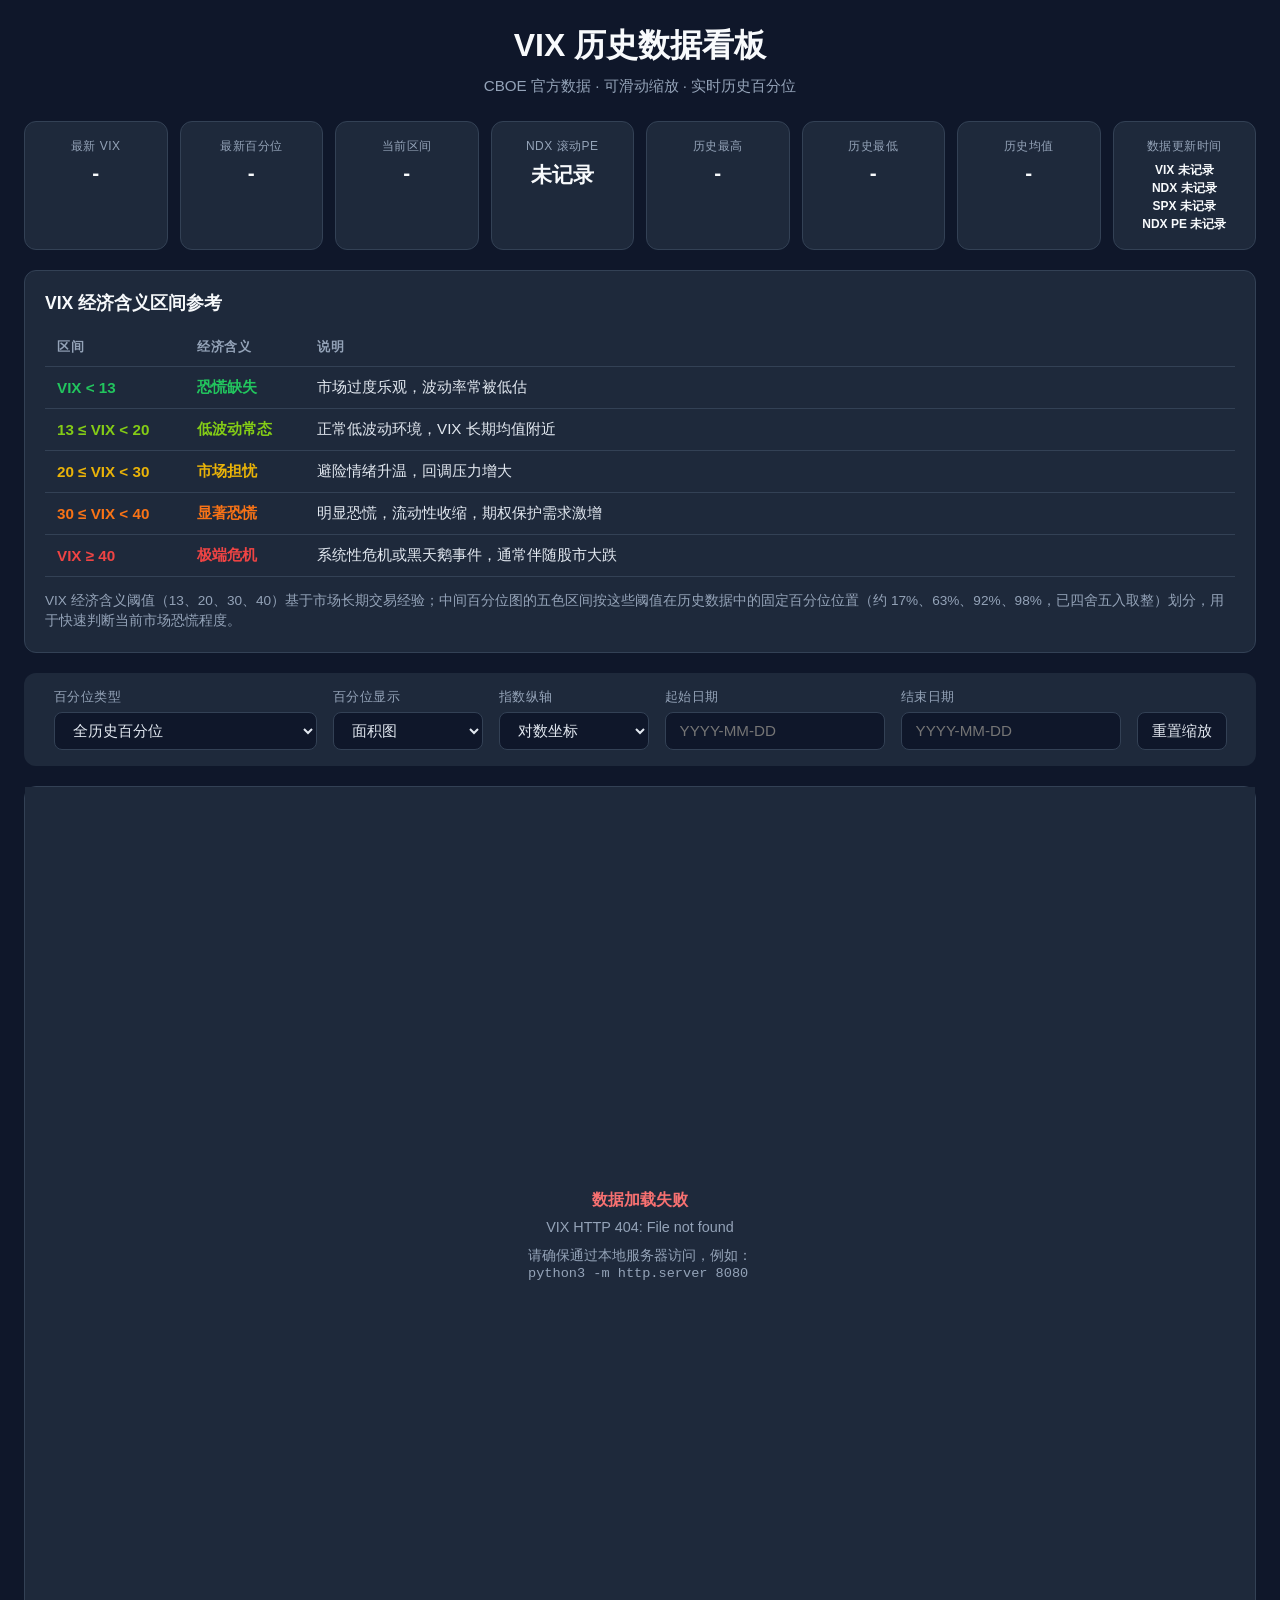
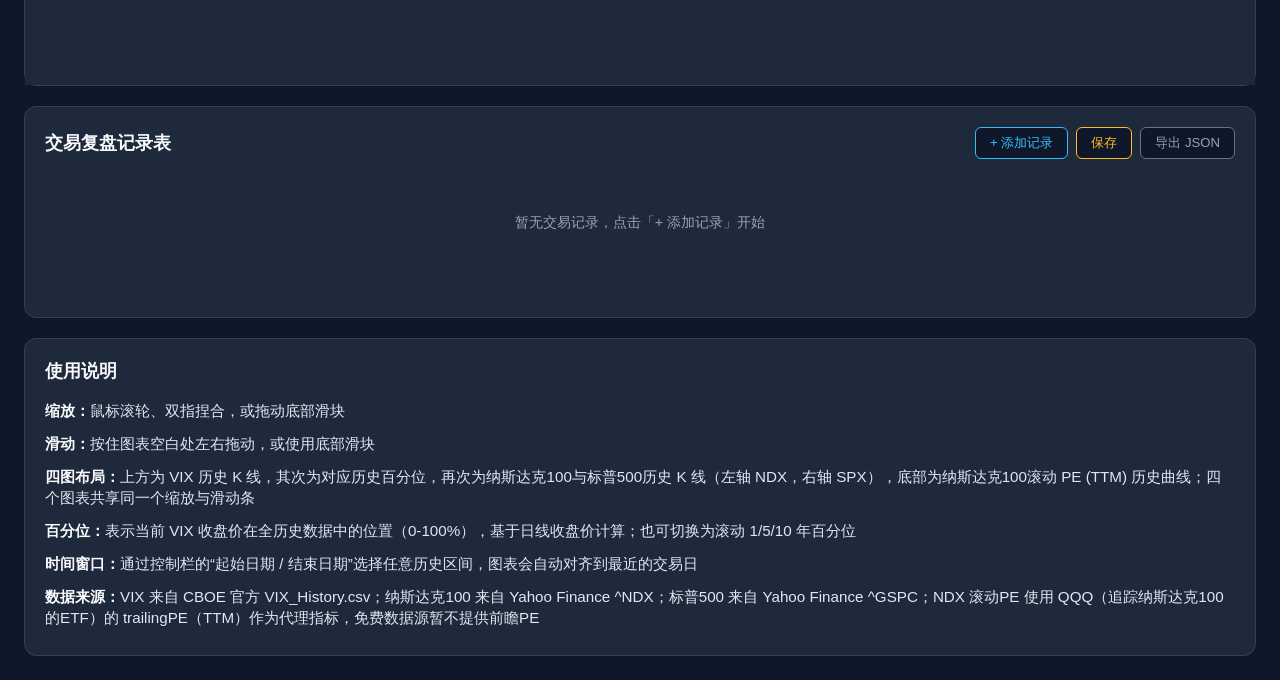
==== commit 07b8f2ef: "feat(dashboard): 添加交易复盘记录表 - 在看板底部新增可编辑的交易复盘记录表  - 支持 localStorage 自动保存与服务端 JSON 持久化  - 支持添加/删除记录、导出" ====
--- a/index.html
+++ b/index.html
@@ -99,6 +99,19 @@
 
         <div id="chart" class="chart" aria-label="VIX 历史 K 线、历史百分位与纳斯达克100 / 标普500 K 线图，可使用鼠标滚轮缩放、拖动平移"></div>
 
+        <div class="journal" id="tradingJournal">
+            <div class="journal-header">
+                <h3>交易复盘记录表</h3>
+                <div class="journal-toolbar">
+                    <button id="journalAddRow" class="journal-btn journal-btn-add" title="添加一条空记录">+ 添加记录</button>
+                    <button id="journalSave" class="journal-btn journal-btn-save" title="保存到 JSON 文件">保存</button>
+                    <button id="journalExport" class="journal-btn journal-btn-export" title="下载当前数据为 JSON 文件">导出 JSON</button>
+                </div>
+            </div>
+            <div id="journalTableContainer" class="journal-table-wrapper"></div>
+            <div id="journalStatus" class="journal-status" aria-live="polite" aria-atomic="true"></div>
+        </div>
+
         <div class="info">
             <h3>使用说明</h3>
             <ul>
--- a/assets/style.css
+++ b/assets/style.css
@@ -390,6 +390,212 @@
     to { transform: rotate(360deg); }
 }
 
+/* === Trading Journal Table === */
+.journal {
+    background: var(--color-surface);
+    padding: 20px;
+    border-radius: 12px;
+    border: 1px solid var(--color-border);
+    margin-bottom: 20px;
+}
+
+.journal-header {
+    display: flex;
+    justify-content: space-between;
+    align-items: center;
+    flex-wrap: wrap;
+    gap: 12px;
+    margin-bottom: 14px;
+}
+
+.journal-header h3 {
+    font-size: 1.1rem;
+    color: var(--color-text-primary);
+    margin: 0;
+}
+
+.journal-toolbar {
+    display: flex;
+    gap: 8px;
+    flex-wrap: wrap;
+}
+
+.journal-btn {
+    height: 32px;
+    padding: 0 14px;
+    border-radius: 6px;
+    border: 1px solid var(--color-border);
+    background: var(--color-bg);
+    color: var(--color-text-secondary);
+    font-family: inherit;
+    font-size: 0.82rem;
+    cursor: pointer;
+    transition: all 0.2s;
+    white-space: nowrap;
+}
+
+.journal-btn:hover {
+    border-color: var(--color-primary);
+    color: var(--color-primary);
+}
+
+.journal-btn-add {
+    border-color: var(--color-primary);
+    color: var(--color-primary);
+}
+
+.journal-btn-add:hover {
+    background: var(--color-primary);
+    color: var(--color-bg);
+}
+
+.journal-btn-save {
+    border-color: var(--color-secondary);
+    color: var(--color-secondary);
+}
+
+.journal-btn-save:hover {
+    background: var(--color-secondary);
+    color: var(--color-bg);
+}
+
+.journal-btn-export {
+    border-color: var(--color-text-subtle);
+    color: var(--color-text-muted);
+}
+
+.journal-btn-export:hover {
+    border-color: var(--color-primary);
+    color: var(--color-primary);
+}
+
+.journal-table-wrapper {
+    overflow-x: auto;
+    -webkit-overflow-scrolling: touch;
+    margin-bottom: 10px;
+}
+
+.journal-table {
+    width: 100%;
+    border-collapse: collapse;
+    font-size: 0.82rem;
+    min-width: 950px;
+}
+
+.journal-table th,
+.journal-table td {
+    padding: 7px 8px;
+    text-align: center;
+    border: 1px solid var(--color-border);
+    vertical-align: middle;
+}
+
+.journal-table thead th {
+    background: var(--color-bg);
+    color: var(--color-text-muted);
+    font-weight: 600;
+    font-size: 0.78rem;
+    letter-spacing: 0.3px;
+    white-space: nowrap;
+    position: sticky;
+    top: 0;
+    z-index: 1;
+}
+
+.journal-table tbody tr:hover td {
+    background: rgba(56, 189, 248, 0.04);
+}
+
+.journal-table tbody td {
+    color: var(--color-text-secondary);
+    line-height: 1.45;
+}
+
+/* editable cell styles */
+.journal-table td[contenteditable="true"] {
+    cursor: text;
+    transition: background 0.15s;
+}
+
+.journal-table td[contenteditable="true"]:hover {
+    background: rgba(56, 189, 248, 0.06);
+}
+
+.journal-table td[contenteditable="true"]:focus {
+    outline: 2px solid var(--color-primary);
+    outline-offset: -1px;
+    background: rgba(56, 189, 248, 0.1);
+    color: var(--color-text-primary);
+}
+
+/* text-heavy columns left-aligned */
+.journal-table .cell-left {
+    text-align: left;
+}
+
+/* result column colors */
+.journal-table .cell-success {
+    color: #22c55e;
+    font-weight: 600;
+}
+
+.journal-table .cell-fail {
+    color: #ef4444;
+    font-weight: 600;
+}
+
+/* delete button */
+.journal-col-delete {
+    width: 42px;
+    min-width: 42px;
+    text-align: center;
+}
+
+.journal-delete-row {
+    width: 26px;
+    height: 26px;
+    padding: 0;
+    border: 1px solid transparent;
+    border-radius: 4px;
+    background: transparent;
+    color: var(--color-text-subtle);
+    font-size: 1rem;
+    line-height: 1;
+    cursor: pointer;
+    transition: all 0.15s;
+}
+
+.journal-delete-row:hover {
+    background: rgba(239, 68, 68, 0.15);
+    color: var(--color-danger);
+    border-color: var(--color-danger);
+}
+
+/* status message */
+.journal-status {
+    font-size: 0.78rem;
+    color: var(--color-text-muted);
+    min-height: 1.2em;
+    transition: color 0.3s;
+}
+
+.journal-status.saved {
+    color: #22c55e;
+}
+
+/* empty and error states */
+.journal-empty,
+.journal-error {
+    padding: 40px 20px;
+    text-align: center;
+    color: var(--color-text-muted);
+    font-size: 0.9rem;
+}
+
+.journal-error {
+    color: var(--color-error);
+}
+
 @media (max-width: 768px) {
     .container {
         padding: 12px;
@@ -407,4 +613,19 @@
         flex-direction: column;
         align-items: stretch;
     }
-}
+
+    .journal-header {
+        flex-direction: column;
+        align-items: flex-start;
+    }
+
+    .journal-table {
+        min-width: 750px;
+        font-size: 0.75rem;
+    }
+
+    .journal-table th,
+    .journal-table td {
+        padding: 5px 6px;
+    }
+}
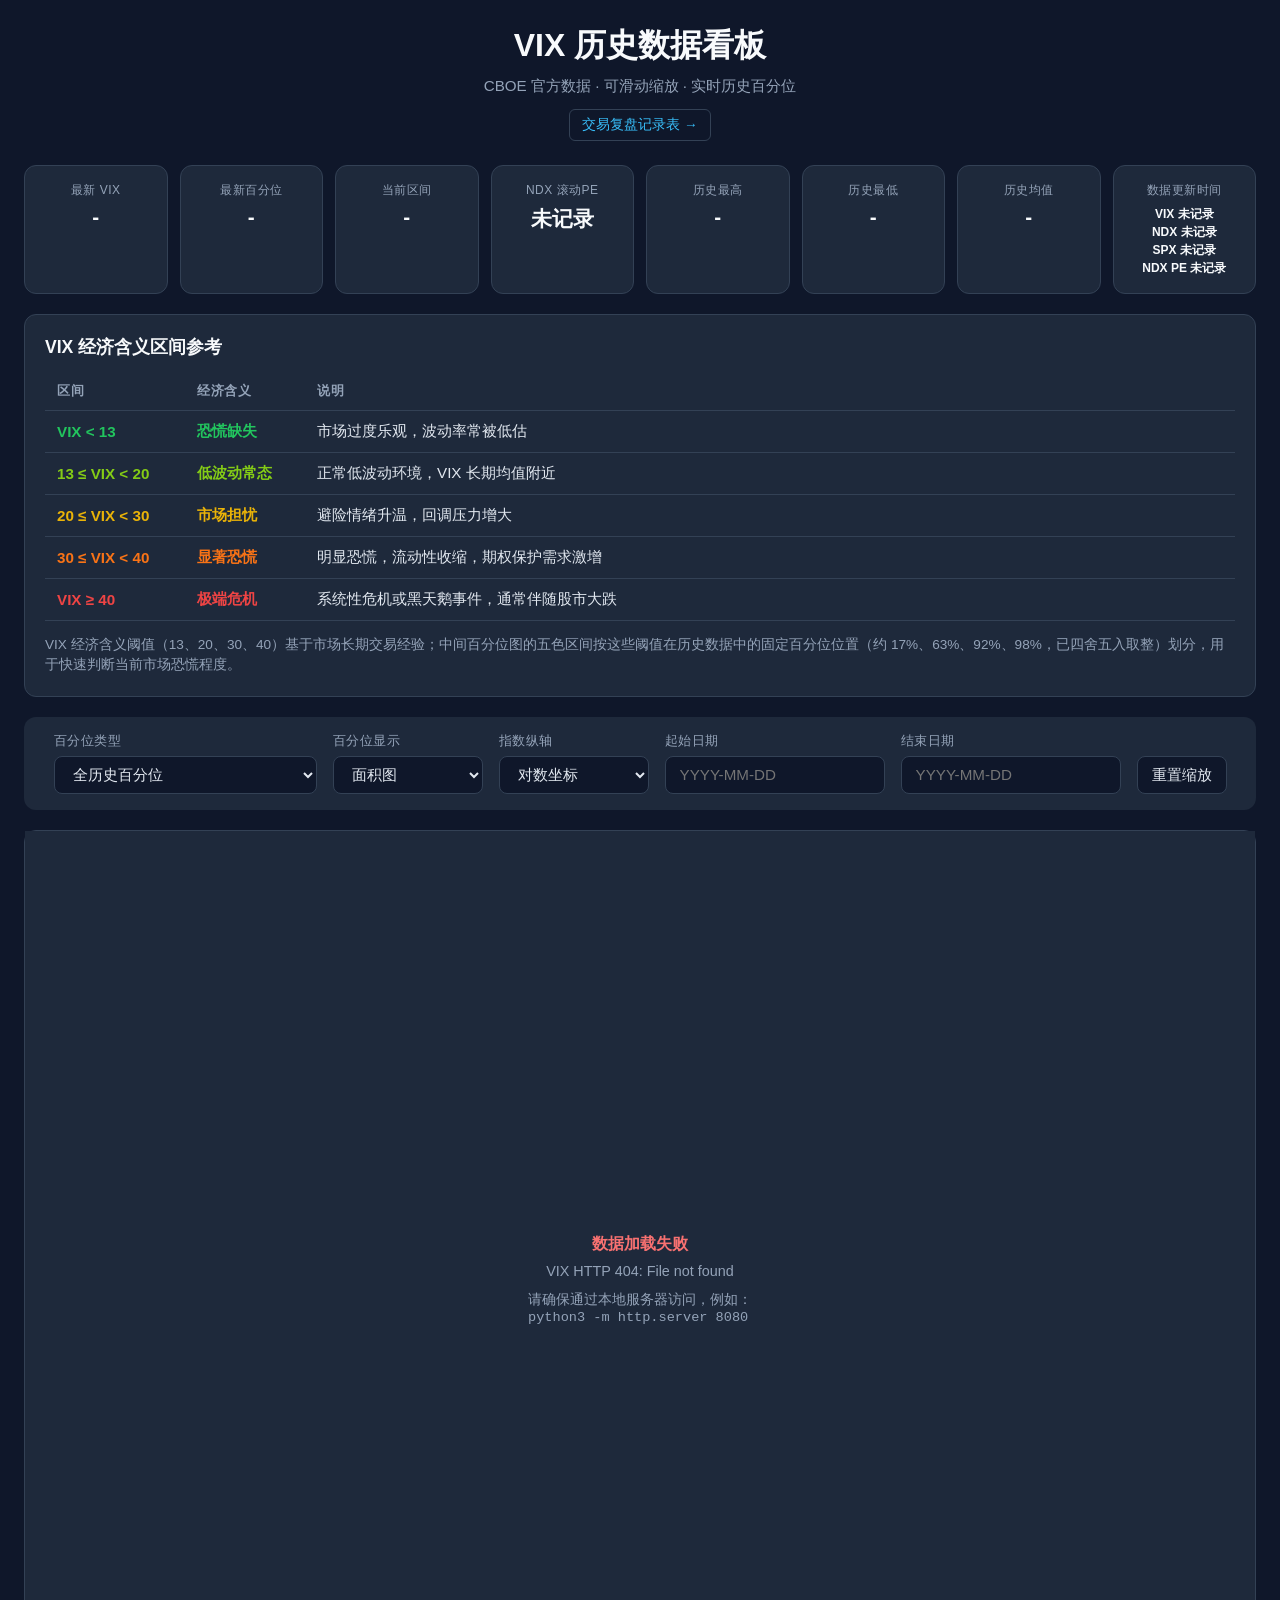
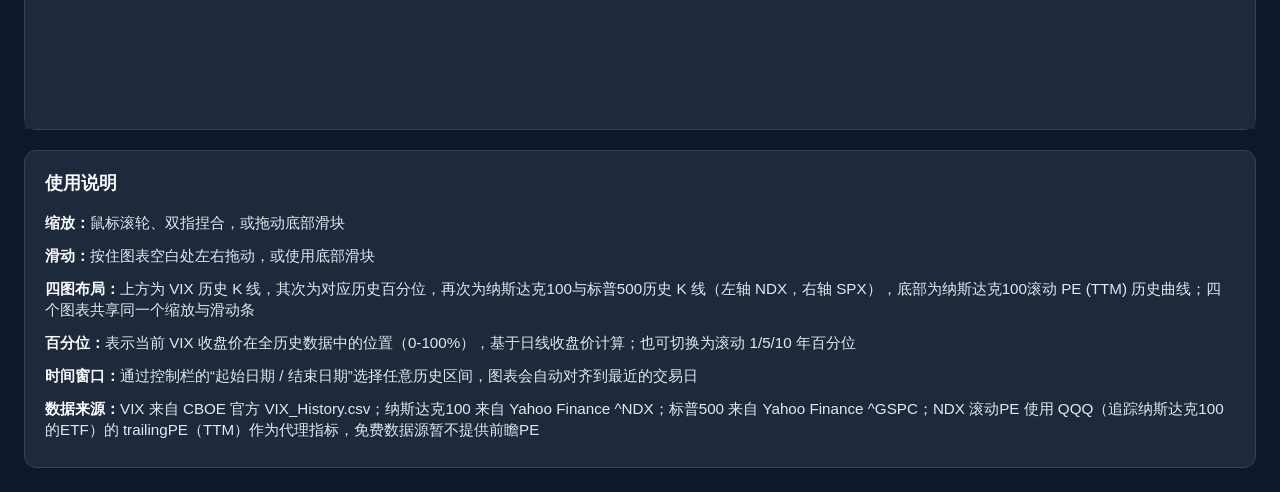
==== commit 2a436b45: "feat(journal): 交易复盘记录表独立页面化 - 将交易日志从 dashboard.js 抽取到独立 journal.html / journal.js - 首页移除交易日志区块，添加跳转到" ====
--- a/index.html
+++ b/index.html
@@ -11,13 +11,16 @@
     <script src="assets/dashboard_core.js?v=12"></script>
     <script src="assets/tiny-date-picker.min.js?v=1"></script>
     <link rel="stylesheet" href="assets/tiny-date-picker.min.css?v=1">
-    <link rel="stylesheet" href="assets/style.css?v=17">
+    <link rel="stylesheet" href="assets/style.css?v=19">
 </head>
 <body>
     <div class="container">
         <header>
             <h1>VIX 历史数据看板</h1>
             <p class="subtitle">CBOE 官方数据 · 可滑动缩放 · 实时历史百分位</p>
+            <nav class="page-nav">
+                <a href="journal.html">交易复盘记录表 →</a>
+            </nav>
         </header>
 
         <div class="stats" id="stats">
@@ -99,19 +102,6 @@
 
         <div id="chart" class="chart" aria-label="VIX 历史 K 线、历史百分位与纳斯达克100 / 标普500 K 线图，可使用鼠标滚轮缩放、拖动平移"></div>
 
-        <div class="journal" id="tradingJournal">
-            <div class="journal-header">
-                <h3>交易复盘记录表</h3>
-                <div class="journal-toolbar">
-                    <button id="journalAddRow" class="journal-btn journal-btn-add" title="添加一条空记录">+ 添加记录</button>
-                    <button id="journalSave" class="journal-btn journal-btn-save" title="保存到 JSON 文件">保存</button>
-                    <button id="journalExport" class="journal-btn journal-btn-export" title="下载当前数据为 JSON 文件">导出 JSON</button>
-                </div>
-            </div>
-            <div id="journalTableContainer" class="journal-table-wrapper"></div>
-            <div id="journalStatus" class="journal-status" aria-live="polite" aria-atomic="true"></div>
-        </div>
-
         <div class="info">
             <h3>使用说明</h3>
             <ul>
--- a/assets/style.css
+++ b/assets/style.css
@@ -46,6 +46,27 @@
 .subtitle {
     color: var(--color-text-muted);
     font-size: 0.95rem;
+}
+
+.page-nav {
+    margin-top: 12px;
+}
+
+.page-nav a {
+    display: inline-block;
+    padding: 6px 12px;
+    border: 1px solid var(--color-border);
+    border-radius: 6px;
+    color: var(--color-primary);
+    text-decoration: none;
+    font-size: 0.85rem;
+    transition: all 0.2s;
+}
+
+.page-nav a:hover {
+    background: var(--color-primary);
+    color: var(--color-bg);
+    border-color: var(--color-primary);
 }
 
 .controls {
@@ -484,7 +505,7 @@
 
 .journal-table th,
 .journal-table td {
-    padding: 7px 8px;
+    padding: 4px 6px;
     text-align: center;
     border: 1px solid var(--color-border);
     vertical-align: middle;
@@ -515,6 +536,8 @@
 .journal-table td[contenteditable="true"] {
     cursor: text;
     transition: background 0.15s;
+    white-space: pre-wrap;
+    word-break: break-word;
 }
 
 .journal-table td[contenteditable="true"]:hover {
@@ -526,11 +549,6 @@
     outline-offset: -1px;
     background: rgba(56, 189, 248, 0.1);
     color: var(--color-text-primary);
-}
-
-/* text-heavy columns left-aligned */
-.journal-table .cell-left {
-    text-align: left;
 }
 
 /* result column colors */
